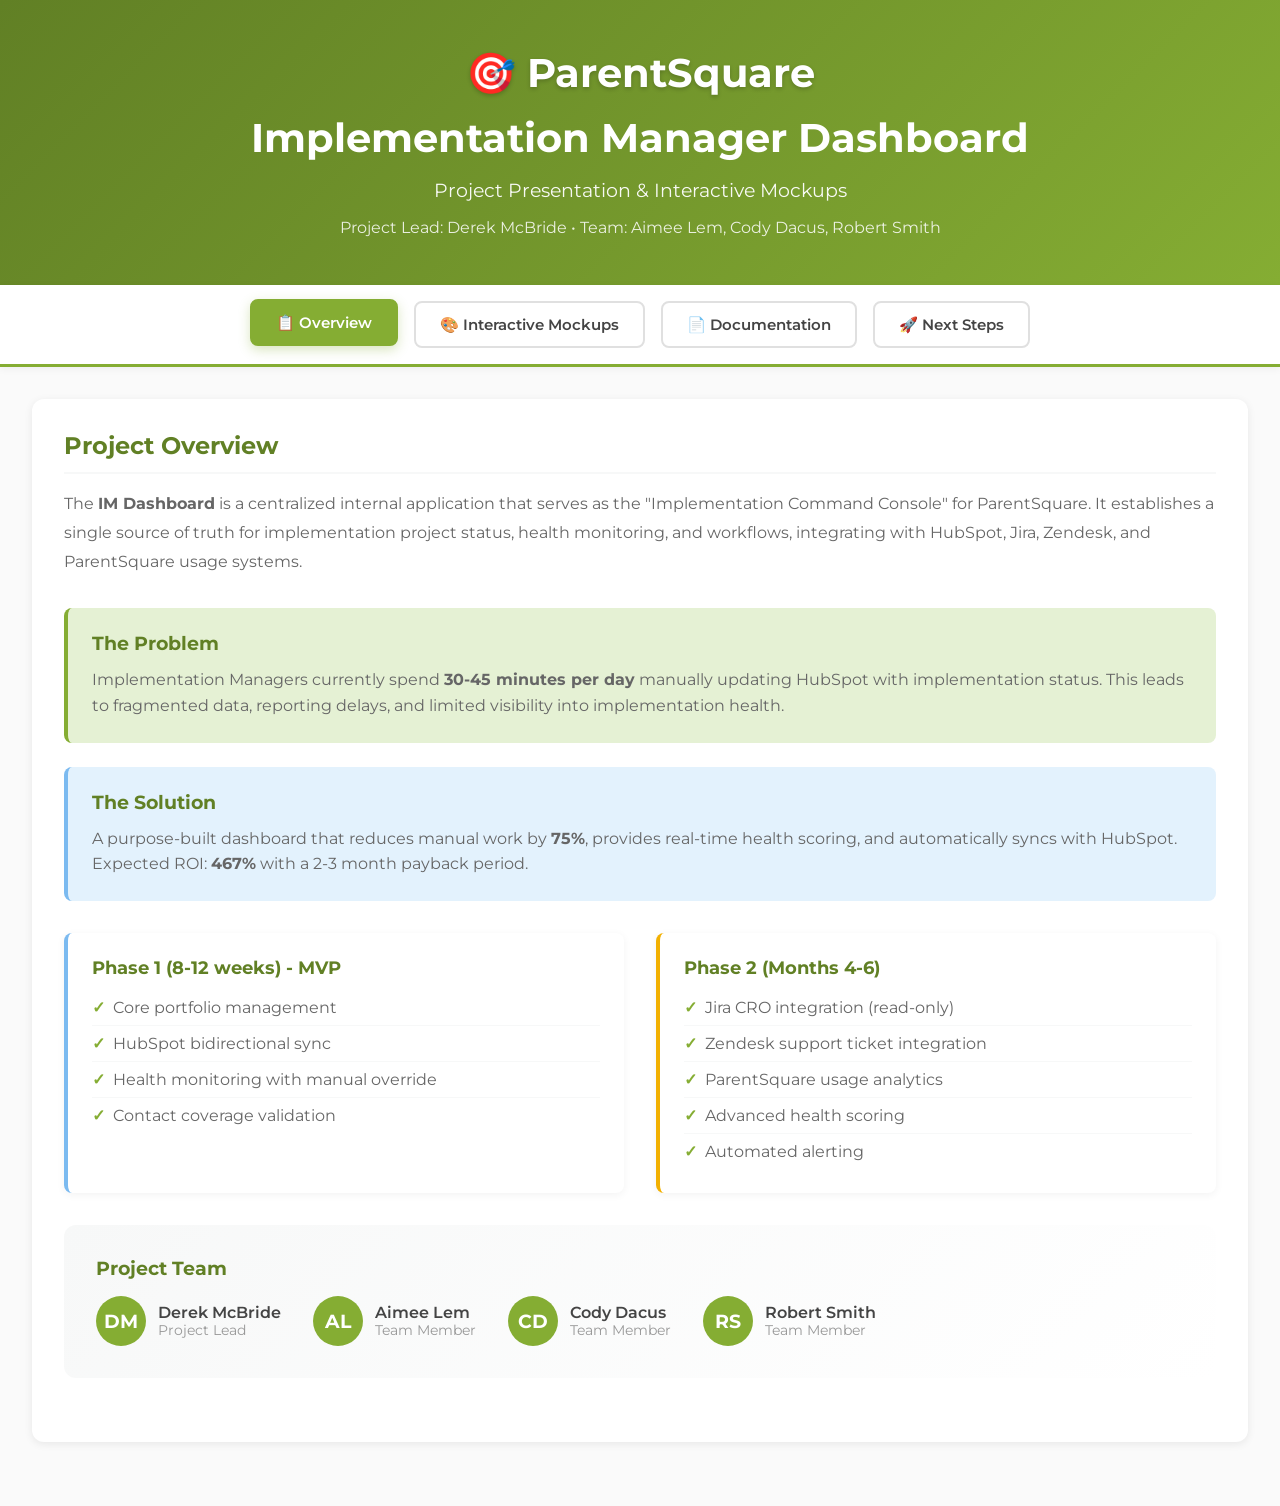
==== IM_Dashboard_Presentation.html @ dd2935c1 "Initial commit: IM Dashboard presentation and documentation Initial commit" ====
<!DOCTYPE html>
<html lang="en">
<head>
  <meta charset="UTF-8">
  <meta name="viewport" content="width=device-width, initial-scale=1.0">
  <title>IM Dashboard - Project Presentation</title>
  <link href="https://fonts.googleapis.com/css2?family=Montserrat:wght@400;600;700&display=swap" rel="stylesheet">
  <style>
    :root {
      --ps-green: #85ad33;
      --ps-blue: #7bbaf0;
      --ps-purple: #bc609f;
      --ps-gold: #f2b001;
      --ps-light-green: #e5f1d4;
      --ps-dark-gray: #444444;
      --ps-light-gray: #f7f8f8;
      --ps-dark-green: #618025;
    }

    * {
      margin: 0;
      padding: 0;
      box-sizing: border-box;
    }

    body {
      font-family: 'Montserrat', -apple-system, BlinkMacSystemFont, 'Segoe UI', Arial, sans-serif;
      background: #fafafa;
      color: #333;
    }

    .header {
      background: linear-gradient(135deg, var(--ps-dark-green) 0%, var(--ps-green) 100%);
      color: white;
      padding: 3rem 2rem;
      text-align: center;
      box-shadow: 0 4px 12px rgba(0,0,0,0.1);
    }

    .logo-text {
      font-size: 2.5rem;
      font-weight: 700;
      margin-bottom: 1rem;
      text-shadow: 0 2px 4px rgba(0,0,0,0.2);
    }

    .subtitle {
      font-size: 1.2rem;
      opacity: 0.95;
      margin-bottom: 0.5rem;
    }

    .author {
      font-size: 1rem;
      opacity: 0.85;
      margin-top: 1rem;
    }

    .nav {
      background: white;
      border-bottom: 3px solid var(--ps-green);
      padding: 1rem 2rem;
      display: flex;
      gap: 1rem;
      justify-content: center;
      flex-wrap: wrap;
      position: sticky;
      top: 0;
      z-index: 100;
      box-shadow: 0 2px 8px rgba(0,0,0,0.05);
    }

    .nav-btn {
      padding: 0.75rem 1.5rem;
      background: white;
      color: var(--ps-dark-gray);
      border: 2px solid #e0e0e0;
      border-radius: 8px;
      font-family: inherit;
      font-weight: 600;
      cursor: pointer;
      transition: all 0.2s;
      font-size: 0.95rem;
    }

    .nav-btn:hover, .nav-btn.active {
      background: var(--ps-green);
      color: white;
      border-color: var(--ps-green);
      transform: translateY(-2px);
      box-shadow: 0 4px 12px rgba(133, 173, 51, 0.3);
    }

    .container {
      max-width: 1400px;
      margin: 0 auto;
      padding: 2rem;
    }

    .section {
      display: none;
      animation: fadeIn 0.3s;
    }

    .section.active {
      display: block;
    }

    @keyframes fadeIn {
      from { opacity: 0; transform: translateY(20px); }
      to { opacity: 1; transform: translateY(0); }
    }

    .card {
      background: white;
      border-radius: 12px;
      padding: 2rem;
      margin-bottom: 2rem;
      box-shadow: 0 2px 8px rgba(0,0,0,0.08);
    }

    .card-title {
      font-size: 1.5rem;
      font-weight: 700;
      color: var(--ps-dark-green);
      margin-bottom: 1rem;
      padding-bottom: 0.75rem;
      border-bottom: 2px solid var(--ps-light-gray);
    }

    .iframe-container {
      width: 100%;
      height: 80vh;
      border: 2px solid var(--ps-light-gray);
      border-radius: 8px;
      overflow: hidden;
      background: white;
    }

    iframe {
      width: 100%;
      height: 100%;
      border: none;
    }

    .download-links {
      display: flex;
      gap: 1rem;
      flex-wrap: wrap;
      margin-top: 1.5rem;
    }

    .download-btn {
      display: inline-block;
      padding: 0.75rem 1.5rem;
      background: var(--ps-blue);
      color: white;
      text-decoration: none;
      border-radius: 8px;
      font-weight: 600;
      transition: all 0.2s;
    }

    .download-btn:hover {
      background: #5a9fd4;
      transform: translateY(-2px);
      box-shadow: 0 4px 12px rgba(123, 186, 240, 0.3);
    }

    .mockup-preview {
      border: 3px solid var(--ps-green);
      border-radius: 12px;
      overflow: hidden;
      box-shadow: 0 4px 16px rgba(0,0,0,0.1);
      margin-bottom: 2rem;
    }

    .info-box {
      background: var(--ps-light-green);
      border-left: 4px solid var(--ps-green);
      padding: 1.5rem;
      border-radius: 8px;
      margin: 1.5rem 0;
    }

    .info-box h3 {
      color: var(--ps-dark-green);
      margin-bottom: 0.75rem;
    }

    .info-box p {
      color: #666;
      line-height: 1.6;
    }

    .grid-2 {
      display: grid;
      grid-template-columns: repeat(auto-fit, minmax(300px, 1fr));
      gap: 2rem;
      margin: 2rem 0;
    }

    .feature-card {
      background: white;
      padding: 1.5rem;
      border-radius: 8px;
      border-left: 4px solid var(--ps-blue);
      box-shadow: 0 2px 8px rgba(0,0,0,0.05);
    }

    .feature-card h3 {
      color: var(--ps-dark-green);
      margin-bottom: 0.75rem;
      font-size: 1.1rem;
    }

    .feature-card ul {
      list-style: none;
      padding: 0;
    }

    .feature-card li {
      padding: 0.5rem 0;
      color: #666;
      border-bottom: 1px solid var(--ps-light-gray);
    }

    .feature-card li:last-child {
      border-bottom: none;
    }

    .feature-card li::before {
      content: '✓';
      color: var(--ps-green);
      font-weight: 700;
      margin-right: 0.5rem;
    }

    .team-info {
      background: linear-gradient(135deg, var(--ps-light-gray) 0%, white 100%);
      padding: 2rem;
      border-radius: 12px;
      margin: 2rem 0;
    }

    .team-info h3 {
      color: var(--ps-dark-green);
      margin-bottom: 1rem;
    }

    .team-list {
      display: flex;
      gap: 2rem;
      flex-wrap: wrap;
    }

    .team-member {
      display: flex;
      align-items: center;
      gap: 0.75rem;
    }

    .team-avatar {
      width: 50px;
      height: 50px;
      border-radius: 50%;
      background: var(--ps-green);
      display: flex;
      align-items: center;
      justify-content: center;
      color: white;
      font-weight: 700;
      font-size: 1.2rem;
    }

    .team-name {
      font-weight: 600;
      color: var(--ps-dark-gray);
    }

    .team-role {
      font-size: 0.85rem;
      color: #999;
    }
  </style>
</head>
<body>
  <div class="header">
    <div class="logo-text">🎯 ParentSquare</div>
    <h1 style="font-size: 2.5rem; margin-bottom: 1rem;">Implementation Manager Dashboard</h1>
    <div class="subtitle">Project Presentation & Interactive Mockups</div>
    <div class="author">Project Lead: Derek McBride • Team: Aimee Lem, Cody Dacus, Robert Smith</div>
  </div>

  <nav class="nav">
    <button class="nav-btn active" onclick="showSection('overview')">📋 Overview</button>
    <button class="nav-btn" onclick="showSection('mockups')">🎨 Interactive Mockups</button>
    <button class="nav-btn" onclick="showSection('documents')">📄 Documentation</button>
    <button class="nav-btn" onclick="showSection('next-steps')">🚀 Next Steps</button>
  </nav>

  <div class="container">
    <!-- Overview Section -->
    <section id="overview" class="section active">
      <div class="card">
        <h2 class="card-title">Project Overview</h2>
        <p style="color: #666; line-height: 1.8; margin-bottom: 2rem;">
          The <strong>IM Dashboard</strong> is a centralized internal application that serves as the "Implementation Command Console" for ParentSquare.
          It establishes a single source of truth for implementation project status, health monitoring, and workflows, integrating with HubSpot, Jira, Zendesk, and ParentSquare usage systems.
        </p>

        <div class="info-box">
          <h3>The Problem</h3>
          <p>
            Implementation Managers currently spend <strong>30-45 minutes per day</strong> manually updating HubSpot with implementation status.
            This leads to fragmented data, reporting delays, and limited visibility into implementation health.
          </p>
        </div>

        <div class="info-box" style="background: #e3f2fd; border-left-color: var(--ps-blue);">
          <h3>The Solution</h3>
          <p>
            A purpose-built dashboard that reduces manual work by <strong>75%</strong>, provides real-time health scoring,
            and automatically syncs with HubSpot. Expected ROI: <strong>467%</strong> with a 2-3 month payback period.
          </p>
        </div>

        <div class="grid-2">
          <div class="feature-card">
            <h3>Phase 1 (8-12 weeks) - MVP</h3>
            <ul>
              <li>Core portfolio management</li>
              <li>HubSpot bidirectional sync</li>
              <li>Health monitoring with manual override</li>
              <li>Contact coverage validation</li>
            </ul>
          </div>
          <div class="feature-card" style="border-left-color: var(--ps-gold);">
            <h3>Phase 2 (Months 4-6)</h3>
            <ul>
              <li>Jira CRO integration (read-only)</li>
              <li>Zendesk support ticket integration</li>
              <li>ParentSquare usage analytics</li>
              <li>Advanced health scoring</li>
              <li>Automated alerting</li>
            </ul>
          </div>
        </div>

        <div class="team-info">
          <h3>Project Team</h3>
          <div class="team-list">
            <div class="team-member">
              <div class="team-avatar">DM</div>
              <div>
                <div class="team-name">Derek McBride</div>
                <div class="team-role">Project Lead</div>
              </div>
            </div>
            <div class="team-member">
              <div class="team-avatar">AL</div>
              <div>
                <div class="team-name">Aimee Lem</div>
                <div class="team-role">Team Member</div>
              </div>
            </div>
            <div class="team-member">
              <div class="team-avatar">CD</div>
              <div>
                <div class="team-name">Cody Dacus</div>
                <div class="team-role">Team Member</div>
              </div>
            </div>
            <div class="team-member">
              <div class="team-avatar">RS</div>
              <div>
                <div class="team-name">Robert Smith</div>
                <div class="team-role">Team Member</div>
              </div>
            </div>
          </div>
        </div>
      </div>
    </section>

    <!-- Mockups Section -->
    <section id="mockups" class="section">
      <div class="card">
        <h2 class="card-title">Interactive Mockups</h2>
        <p style="color: #666; margin-bottom: 2rem;">
          Explore the interactive prototypes below. These show the actual user experience with ParentSquare branding.
        </p>

        <h3 style="color: var(--ps-dark-green); margin: 2rem 0 1rem;">Portfolio View</h3>
        <p style="color: #666; margin-bottom: 1rem;">Main dashboard showing all implementation projects at a glance.</p>
        <div class="mockup-preview">
          <div class="iframe-container">
            <iframe src="mockup_portfolio_view.html"></iframe>
          </div>
        </div>
        <p style="color: #999; font-size: 0.9rem; margin-bottom: 2rem;">
          💡 <strong>Tip:</strong> Click on "Springfield Unified School District" in the mockup above to see the Project Detail View
        </p>

        <h3 style="color: var(--ps-dark-green); margin: 2rem 0 1rem;">Project Detail View</h3>
        <p style="color: #666; margin-bottom: 1rem;">Detailed view of a single implementation with milestones, health, and contacts.</p>
        <div class="mockup-preview">
          <div class="iframe-container">
            <iframe src="mockup_project_detail.html"></iframe>
          </div>
        </div>
      </div>
    </section>

    <!-- Documents Section -->
    <section id="documents" class="section">
      <div class="card">
        <h2 class="card-title">Project Documentation</h2>
        <p style="color: #666; margin-bottom: 2rem;">
          Complete documentation package including executive summary, technical specifications, and branding guidelines.
        </p>

        <h3 style="color: var(--ps-dark-green); margin: 2rem 0 1rem;">📄 Executive Summary</h3>
        <p style="color: #666; margin-bottom: 1rem;">One-pager with project overview, ROI analysis, and implementation roadmap.</p>
        <div class="download-links">
          <a href="IM_Dashboard_Executive_Summary_Branded.html" class="download-btn" target="_blank">
            🌐 View Branded HTML
          </a>
          <a href="IM_Dashboard_Executive_Summary.pptx" class="download-btn" download>
            📊 Download PowerPoint
          </a>
          <a href="IM_Dashboard_Executive_Summary.docx" class="download-btn" download>
            📝 Download Word Doc
          </a>
        </div>

        <h3 style="color: var(--ps-dark-green); margin: 3rem 0 1rem;">📘 Full Technical Specification</h3>
        <p style="color: #666; margin-bottom: 1rem;">Comprehensive 40+ page spec with architecture diagrams, database schemas, and API design.</p>
        <div class="download-links">
          <a href="im_dashboard_branded.html" class="download-btn" target="_blank">
            🌐 View Branded HTML
          </a>
          <a href="im_dashboard.md" class="download-btn" download>
            📄 Download Markdown
          </a>
        </div>

        <h3 style="color: var(--ps-dark-green); margin: 3rem 0 1rem;">🎨 Additional Resources</h3>
        <div class="download-links">
          <a href="PowerPoint_Branding_Guide.md" class="download-btn" download>
            🎨 PowerPoint Branding Guide
          </a>
          <a href="Centralized Implementation Manager (IM) Dashboard and HubSpot Synchronization.md" class="download-btn" download>
            🔄 HubSpot Integration Design
          </a>
          <a href="IM Hubspot API Proposal.md" class="download-btn" download>
            🔌 HubSpot API Proposal
          </a>
        </div>
      </div>
    </section>

    <!-- Next Steps Section -->
    <section id="next-steps" class="section">
      <div class="card">
        <h2 class="card-title">Next Steps & Discussion</h2>

        <div class="info-box">
          <h3>Monday Team Meeting Agenda</h3>
          <p style="margin-bottom: 1rem;">
            This presentation is designed for team alignment and feedback gathering. We want to:
          </p>
          <ul style="list-style: none; padding: 0; color: #666;">
            <li style="padding: 0.5rem 0;">✓ Share the vision and get everyone excited</li>
            <li style="padding: 0.5rem 0;">✓ Validate assumptions about IM workflows</li>
            <li style="padding: 0.5rem 0;">✓ Gather input on features and priorities</li>
            <li style="padding: 0.5rem 0;">✓ Identify concerns and risks early</li>
            <li style="padding: 0.5rem 0;">✓ Build team ownership of the project</li>
          </ul>
        </div>

        <h3 style="color: var(--ps-dark-green); margin: 2rem 0 1rem;">Discussion Topics</h3>
        <div class="grid-2">
          <div class="feature-card" style="border-left-color: var(--ps-purple);">
            <h3>Questions for IMs</h3>
            <ul style="list-style: none; padding: 0; color: #666;">
              <li style="padding: 0.5rem 0; border-bottom: 1px solid var(--ps-light-gray);">What are your biggest pain points with current workflow?</li>
              <li style="padding: 0.5rem 0; border-bottom: 1px solid var(--ps-light-gray);">What features would you use daily?</li>
              <li style="padding: 0.5rem 0; border-bottom: 1px solid var(--ps-light-gray);">What data is most important to see at a glance?</li>
              <li style="padding: 0.5rem 0;">Would you use this tool over HubSpot?</li>
            </ul>
          </div>
          <div class="feature-card" style="border-left-color: var(--ps-gold);">
            <h3>Technical Considerations</h3>
            <ul style="list-style: none; padding: 0; color: #666;">
              <li style="padding: 0.5rem 0; border-bottom: 1px solid var(--ps-light-gray);">Do we have HubSpot API expertise?</li>
              <li style="padding: 0.5rem 0; border-bottom: 1px solid var(--ps-light-gray);">What's our deployment infrastructure?</li>
              <li style="padding: 0.5rem 0; border-bottom: 1px solid var(--ps-light-gray);">Timeline realistic for our team capacity?</li>
              <li style="padding: 0.5rem 0;">What risks should we plan for?</li>
            </ul>
          </div>
        </div>

        <div class="info-box" style="background: #fff3cd; border-left-color: var(--ps-gold);">
          <h3>Key Decisions Needed</h3>
          <p>
            After Monday's presentation, we'll need alignment on: Phase 1 scope, team capacity commitment,
            HubSpot integration approach, and pilot timeline. This is an alignment meeting, not an approval meeting.
          </p>
        </div>
      </div>
    </section>
  </div>

  <script>
    function showSection(sectionId) {
      // Hide all sections
      document.querySelectorAll('.section').forEach(section => {
        section.classList.remove('active');
      });

      // Remove active class from all buttons
      document.querySelectorAll('.nav-btn').forEach(btn => {
        btn.classList.remove('active');
      });

      // Show selected section
      document.getElementById(sectionId).classList.add('active');

      // Add active class to clicked button
      event.target.classList.add('active');

      // Scroll to top
      window.scrollTo({ top: 0, behavior: 'smooth' });
    }
  </script>
</body>
</html>
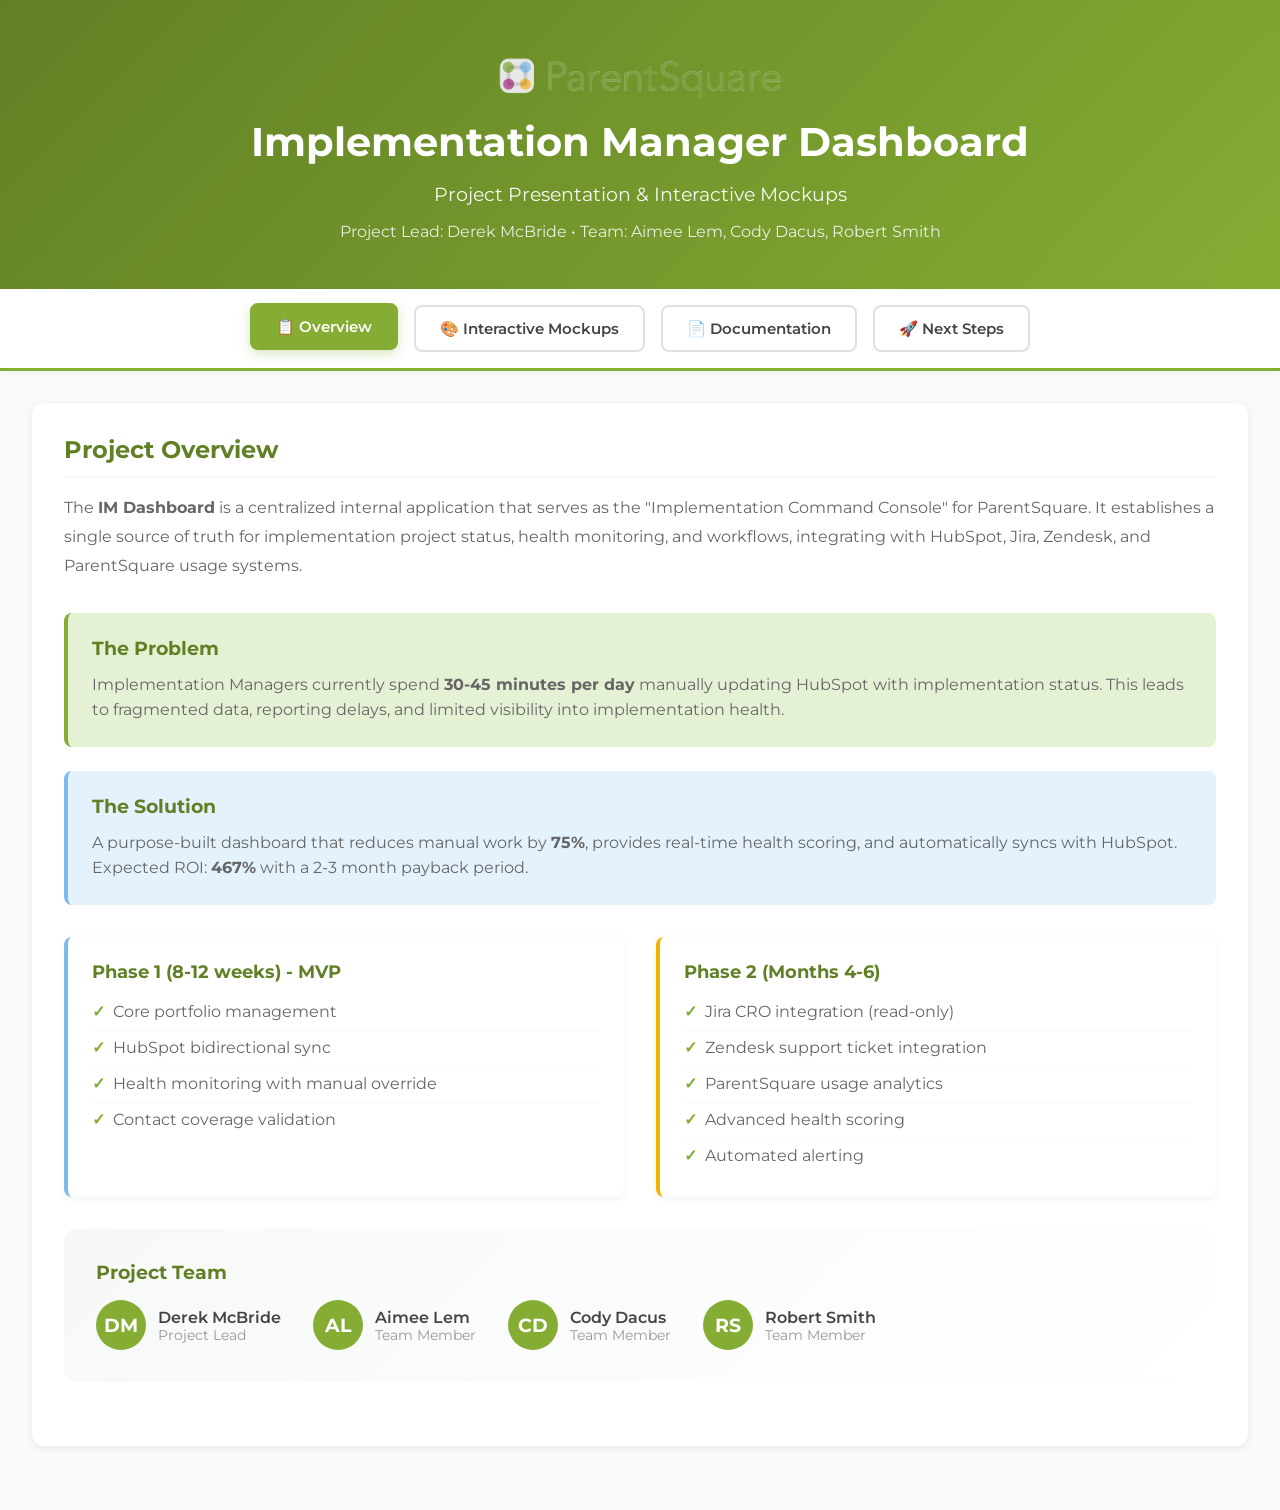
==== commit a9aa8f60: "Update IM_Dashboard_Presentation.html" ====
--- a/IM_Dashboard_Presentation.html
+++ b/IM_Dashboard_Presentation.html
@@ -286,7 +286,9 @@
 </head>
 <body>
   <div class="header">
-    <div class="logo-text">🎯 ParentSquare</div>
+    <div class="logo-text">
+      <img src="ParentSquare_logo_light.png" alt="ParentSquare" style="height: 50px; vertical-align: middle;">
+    </div>
     <h1 style="font-size: 2.5rem; margin-bottom: 1rem;">Implementation Manager Dashboard</h1>
     <div class="subtitle">Project Presentation & Interactive Mockups</div>
     <div class="author">Project Lead: Derek McBride • Team: Aimee Lem, Cody Dacus, Robert Smith</div>
@@ -426,9 +428,6 @@
           <a href="IM_Dashboard_Executive_Summary_Branded.html" class="download-btn" target="_blank">
             🌐 View Branded HTML
           </a>
-          <a href="IM_Dashboard_Executive_Summary.pptx" class="download-btn" download>
-            📊 Download PowerPoint
-          </a>
           <a href="IM_Dashboard_Executive_Summary.docx" class="download-btn" download>
             📝 Download Word Doc
           </a>
@@ -447,9 +446,6 @@
 
         <h3 style="color: var(--ps-dark-green); margin: 3rem 0 1rem;">🎨 Additional Resources</h3>
         <div class="download-links">
-          <a href="PowerPoint_Branding_Guide.md" class="download-btn" download>
-            🎨 PowerPoint Branding Guide
-          </a>
           <a href="Centralized Implementation Manager (IM) Dashboard and HubSpot Synchronization.md" class="download-btn" download>
             🔄 HubSpot Integration Design
           </a>
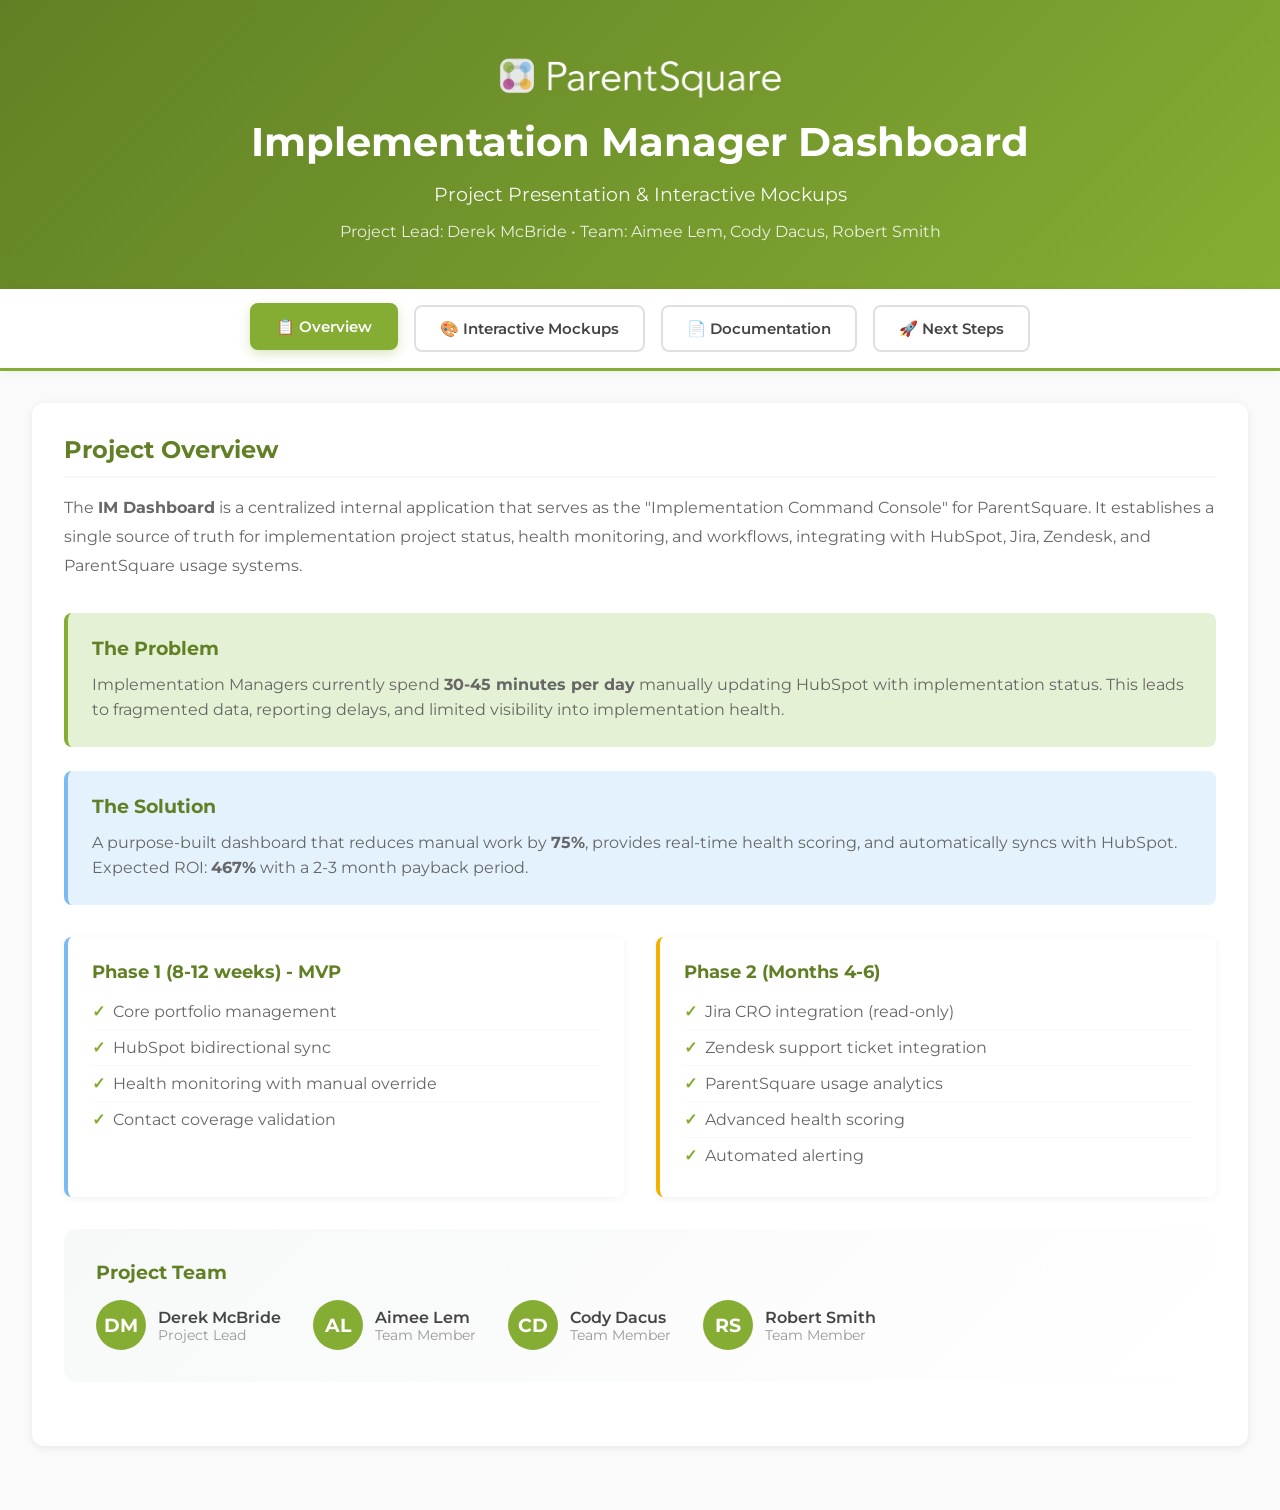
==== commit 39e9fbab: "Update IM_Dashboard_Presentation.html" ====
--- a/IM_Dashboard_Presentation.html
+++ b/IM_Dashboard_Presentation.html
@@ -287,7 +287,7 @@
 <body>
   <div class="header">
     <div class="logo-text">
-      <img src="ParentSquare_logo_light.png" alt="ParentSquare" style="height: 50px; vertical-align: middle;">
+      <img src="ParentSquare_logo_dark.png" alt="ParentSquare" style="height: 50px; vertical-align: middle;">
     </div>
     <h1 style="font-size: 2.5rem; margin-bottom: 1rem;">Implementation Manager Dashboard</h1>
     <div class="subtitle">Project Presentation & Interactive Mockups</div>
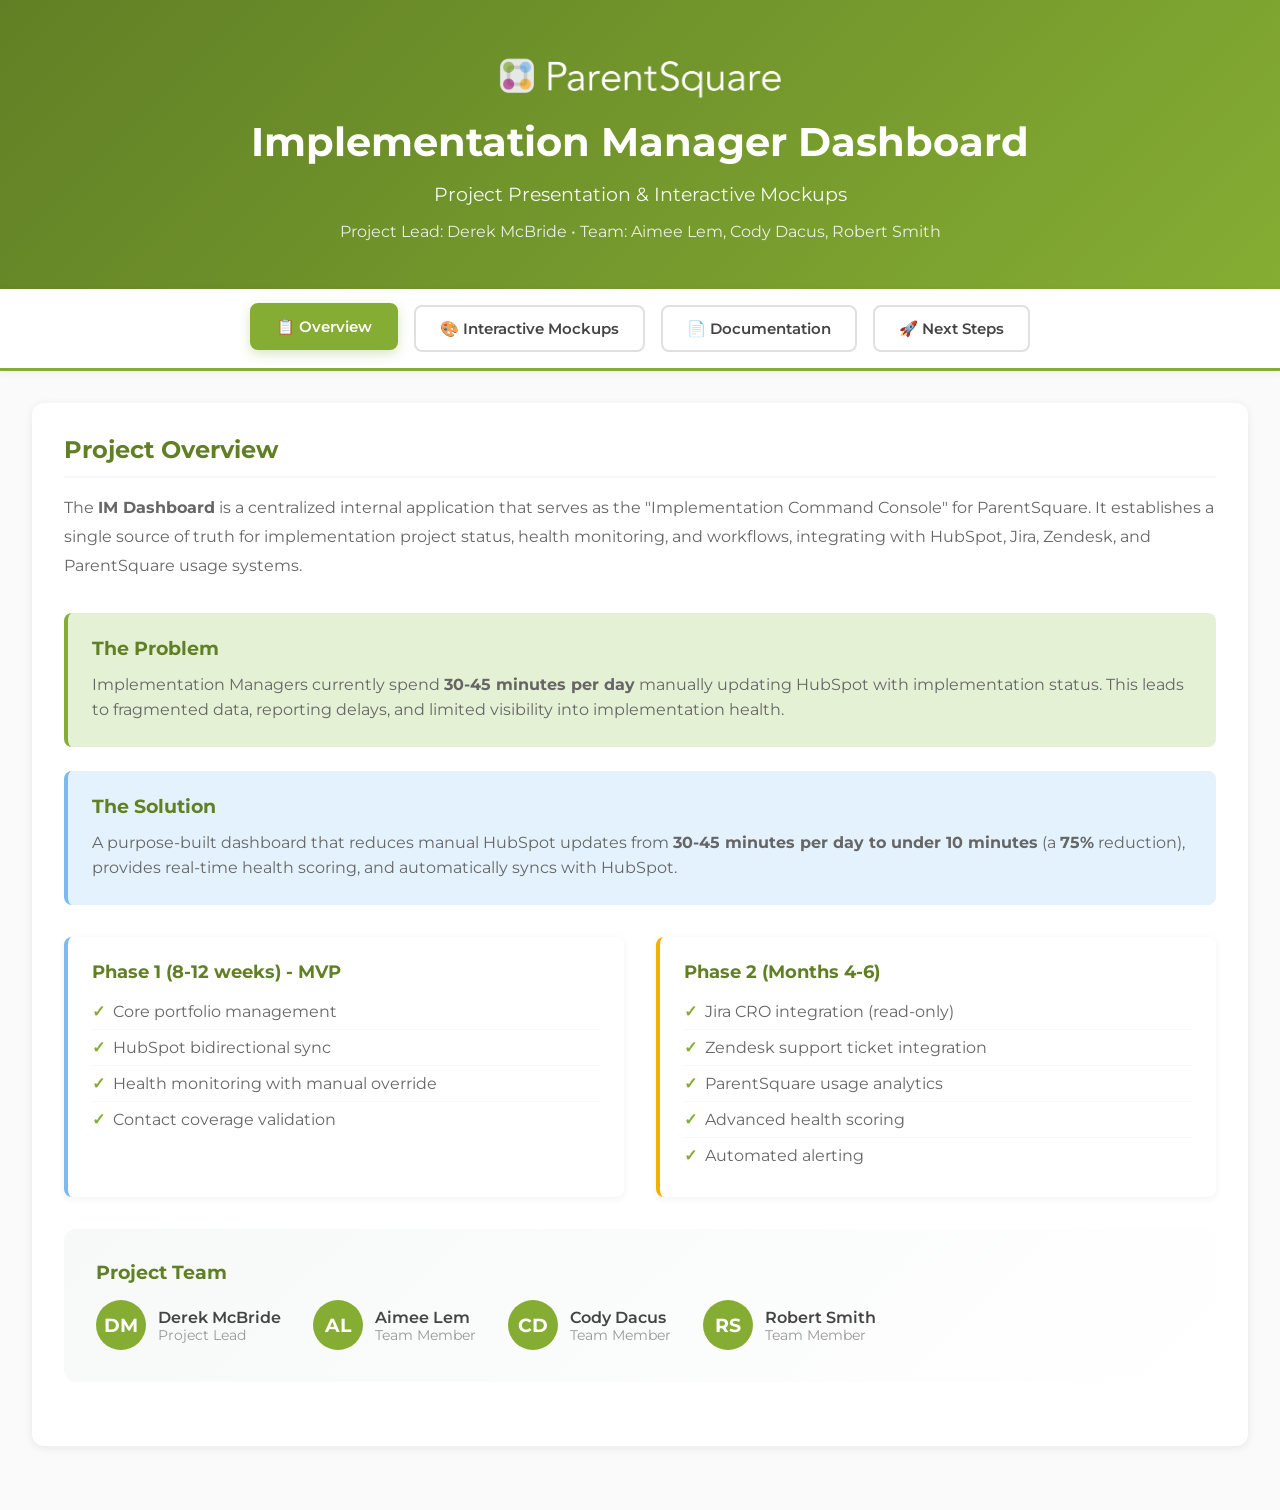
==== commit 662da2bd: "Update IM_Dashboard_Presentation.html" ====
--- a/IM_Dashboard_Presentation.html
+++ b/IM_Dashboard_Presentation.html
@@ -322,8 +322,8 @@
         <div class="info-box" style="background: #e3f2fd; border-left-color: var(--ps-blue);">
           <h3>The Solution</h3>
           <p>
-            A purpose-built dashboard that reduces manual work by <strong>75%</strong>, provides real-time health scoring,
-            and automatically syncs with HubSpot. Expected ROI: <strong>467%</strong> with a 2-3 month payback period.
+            A purpose-built dashboard that reduces manual HubSpot updates from <strong>30-45 minutes per day to under 10 minutes</strong>
+            (a <strong>75%</strong> reduction), provides real-time health scoring, and automatically syncs with HubSpot.
           </p>
         </div>
 
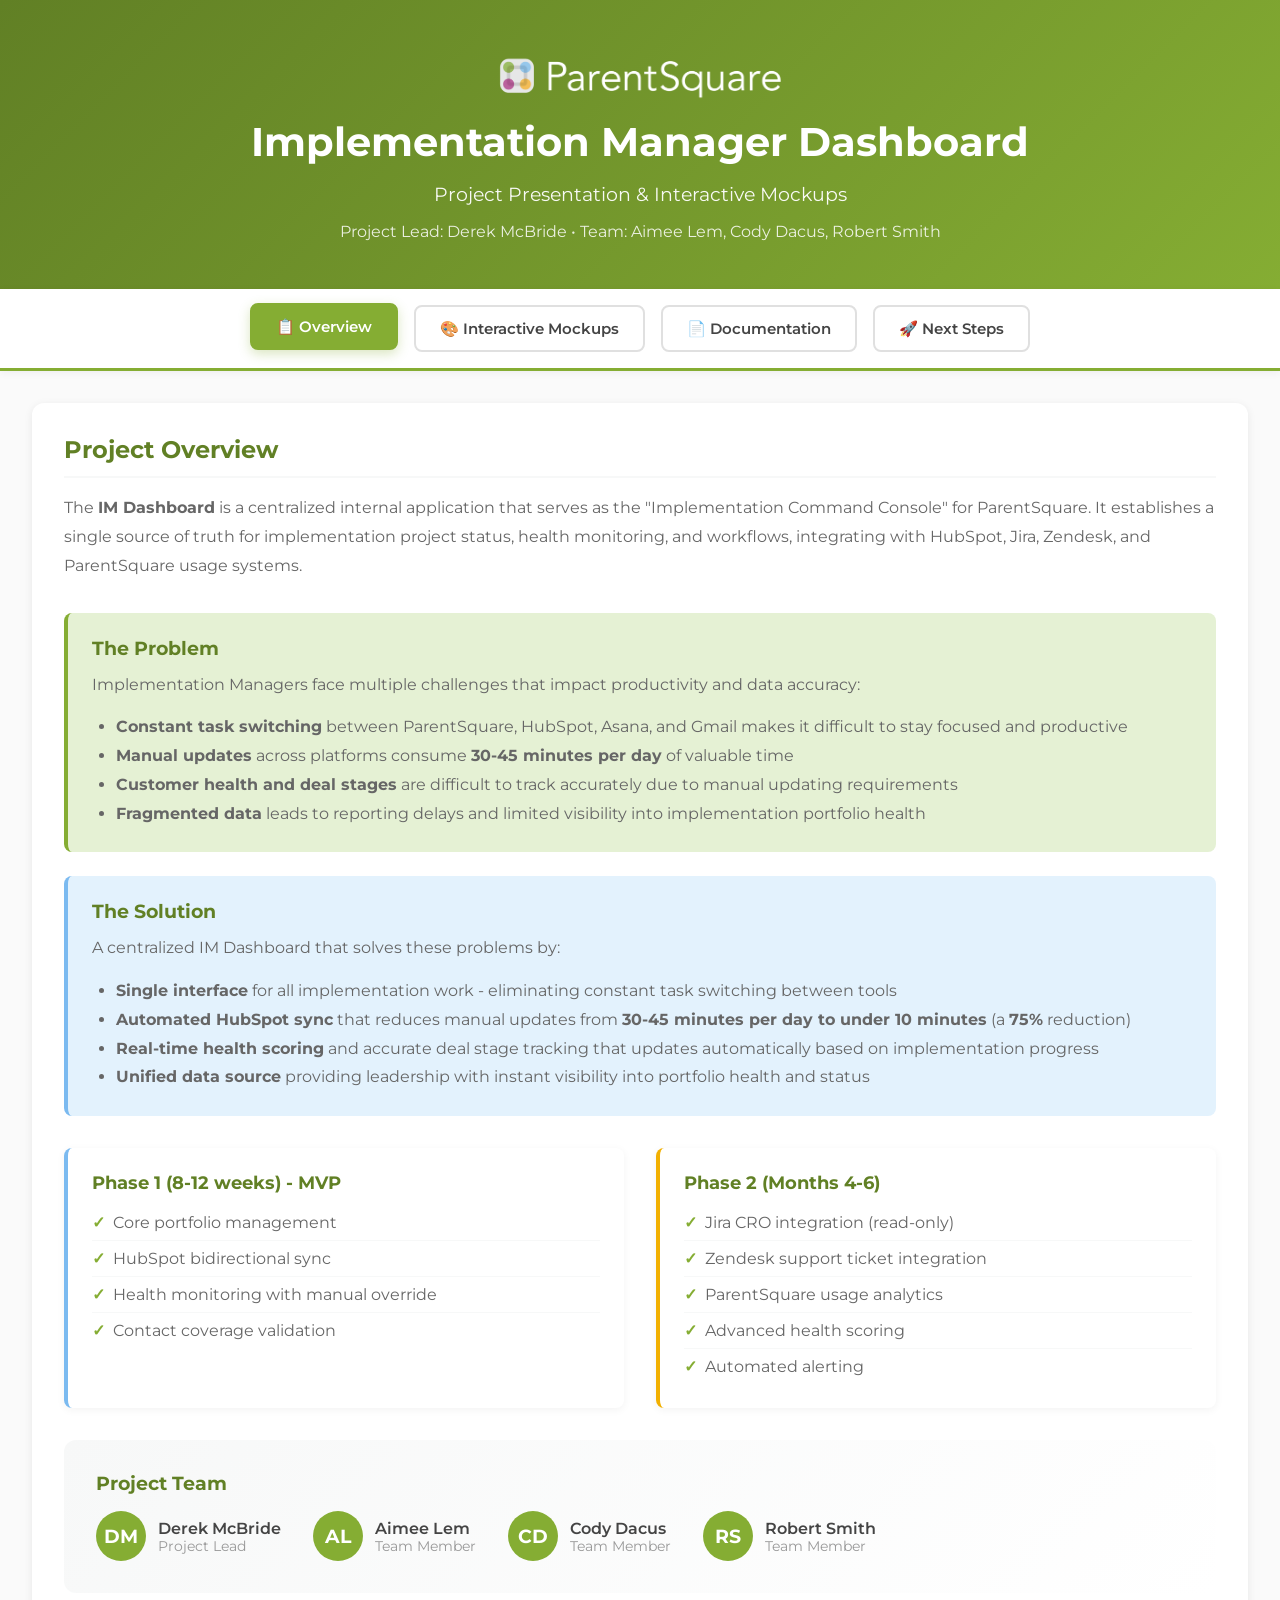
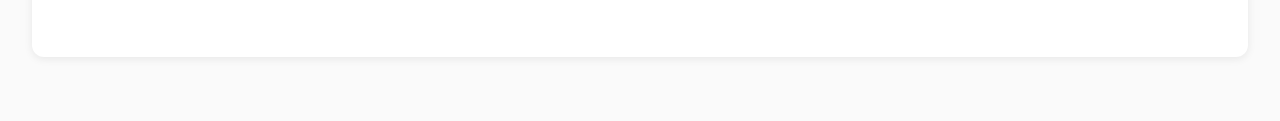
==== commit 6037f4a0: "Updates to reflect accurate stages and challenges." ====
--- a/IM_Dashboard_Presentation.html
+++ b/IM_Dashboard_Presentation.html
@@ -314,17 +314,27 @@
         <div class="info-box">
           <h3>The Problem</h3>
           <p>
-            Implementation Managers currently spend <strong>30-45 minutes per day</strong> manually updating HubSpot with implementation status.
-            This leads to fragmented data, reporting delays, and limited visibility into implementation health.
+            Implementation Managers face multiple challenges that impact productivity and data accuracy:
           </p>
+          <ul style="color: #666; line-height: 1.8; margin-top: 1rem; padding-left: 1.5rem;">
+            <li><strong>Constant task switching</strong> between ParentSquare, HubSpot, Asana, and Gmail makes it difficult to stay focused and productive</li>
+            <li><strong>Manual updates</strong> across platforms consume <strong>30-45 minutes per day</strong> of valuable time</li>
+            <li><strong>Customer health and deal stages</strong> are difficult to track accurately due to manual updating requirements</li>
+            <li><strong>Fragmented data</strong> leads to reporting delays and limited visibility into implementation portfolio health</li>
+          </ul>
         </div>
 
         <div class="info-box" style="background: #e3f2fd; border-left-color: var(--ps-blue);">
           <h3>The Solution</h3>
           <p>
-            A purpose-built dashboard that reduces manual HubSpot updates from <strong>30-45 minutes per day to under 10 minutes</strong>
-            (a <strong>75%</strong> reduction), provides real-time health scoring, and automatically syncs with HubSpot.
+            A centralized IM Dashboard that solves these problems by:
           </p>
+          <ul style="color: #666; line-height: 1.8; margin-top: 1rem; padding-left: 1.5rem;">
+            <li><strong>Single interface</strong> for all implementation work - eliminating constant task switching between tools</li>
+            <li><strong>Automated HubSpot sync</strong> that reduces manual updates from <strong>30-45 minutes per day to under 10 minutes</strong> (a <strong>75%</strong> reduction)</li>
+            <li><strong>Real-time health scoring</strong> and accurate deal stage tracking that updates automatically based on implementation progress</li>
+            <li><strong>Unified data source</strong> providing leadership with instant visibility into portfolio health and status</li>
+          </ul>
         </div>
 
         <div class="grid-2">
